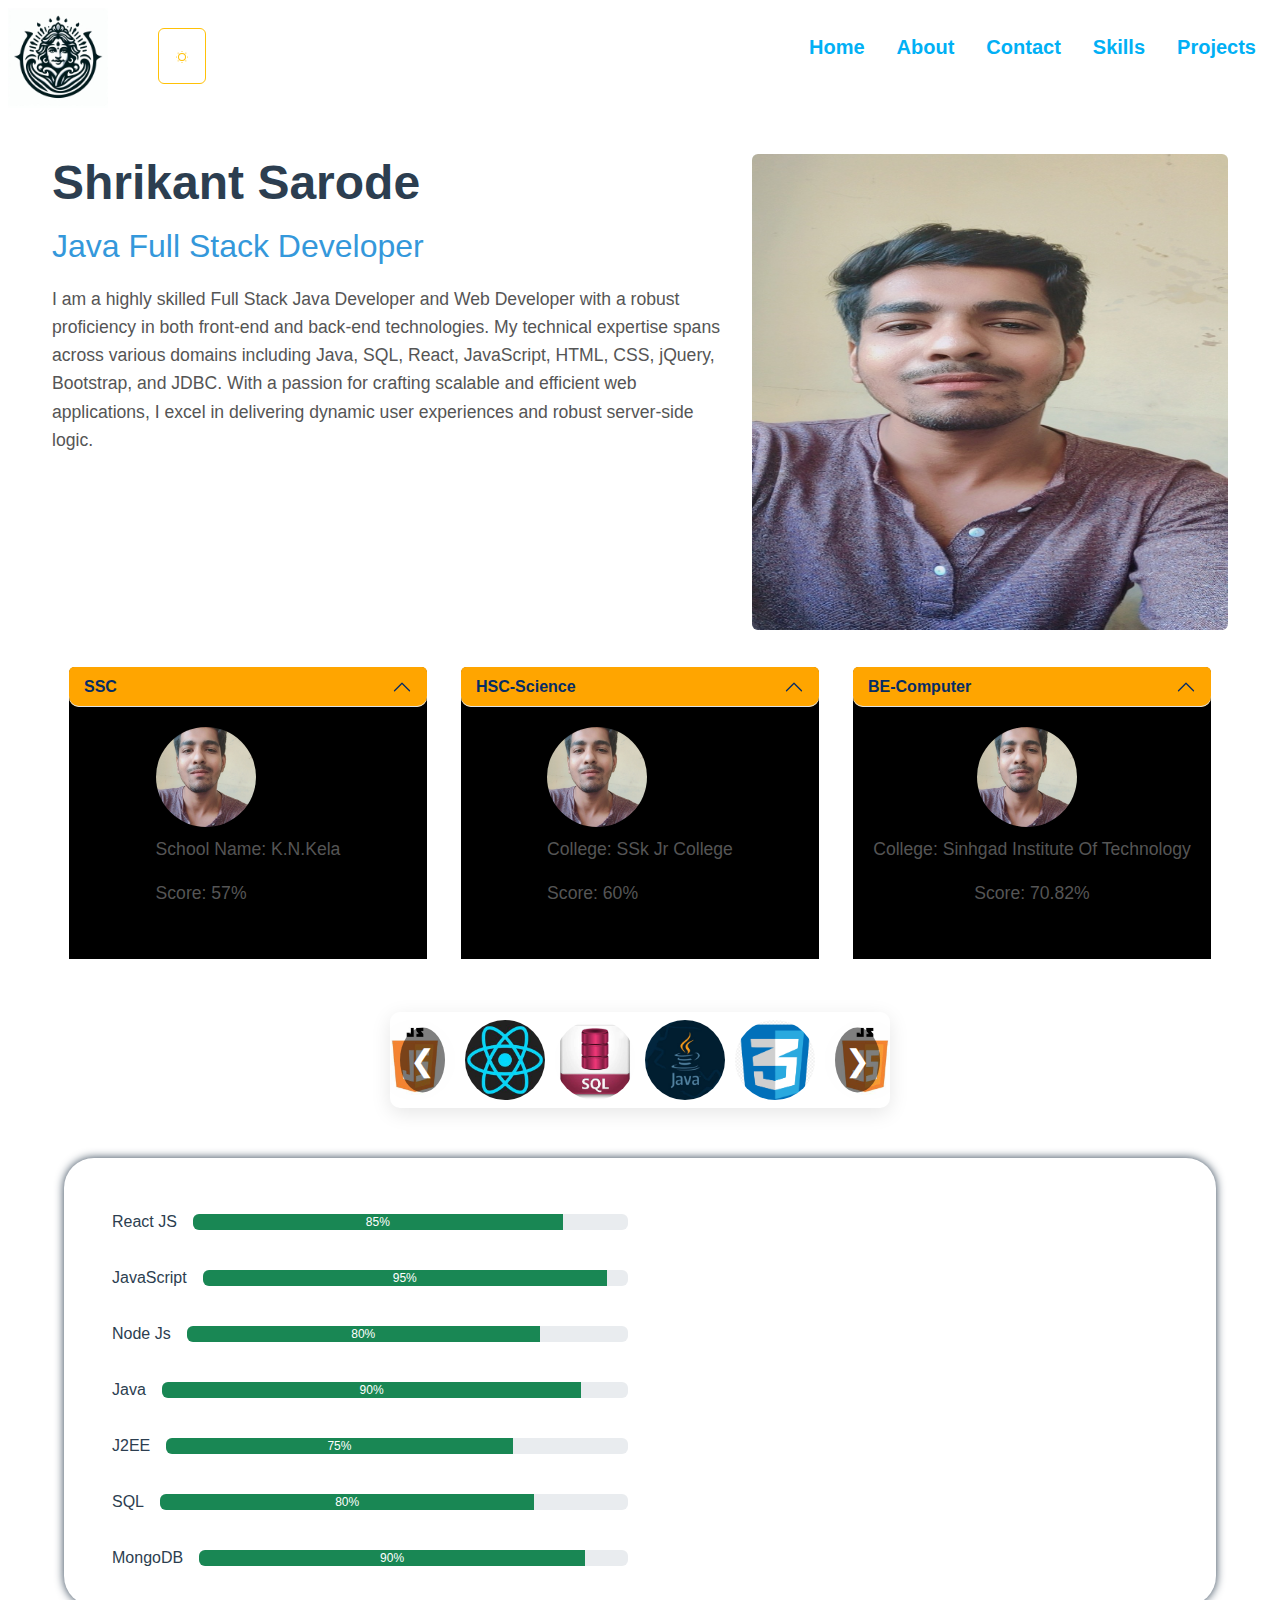
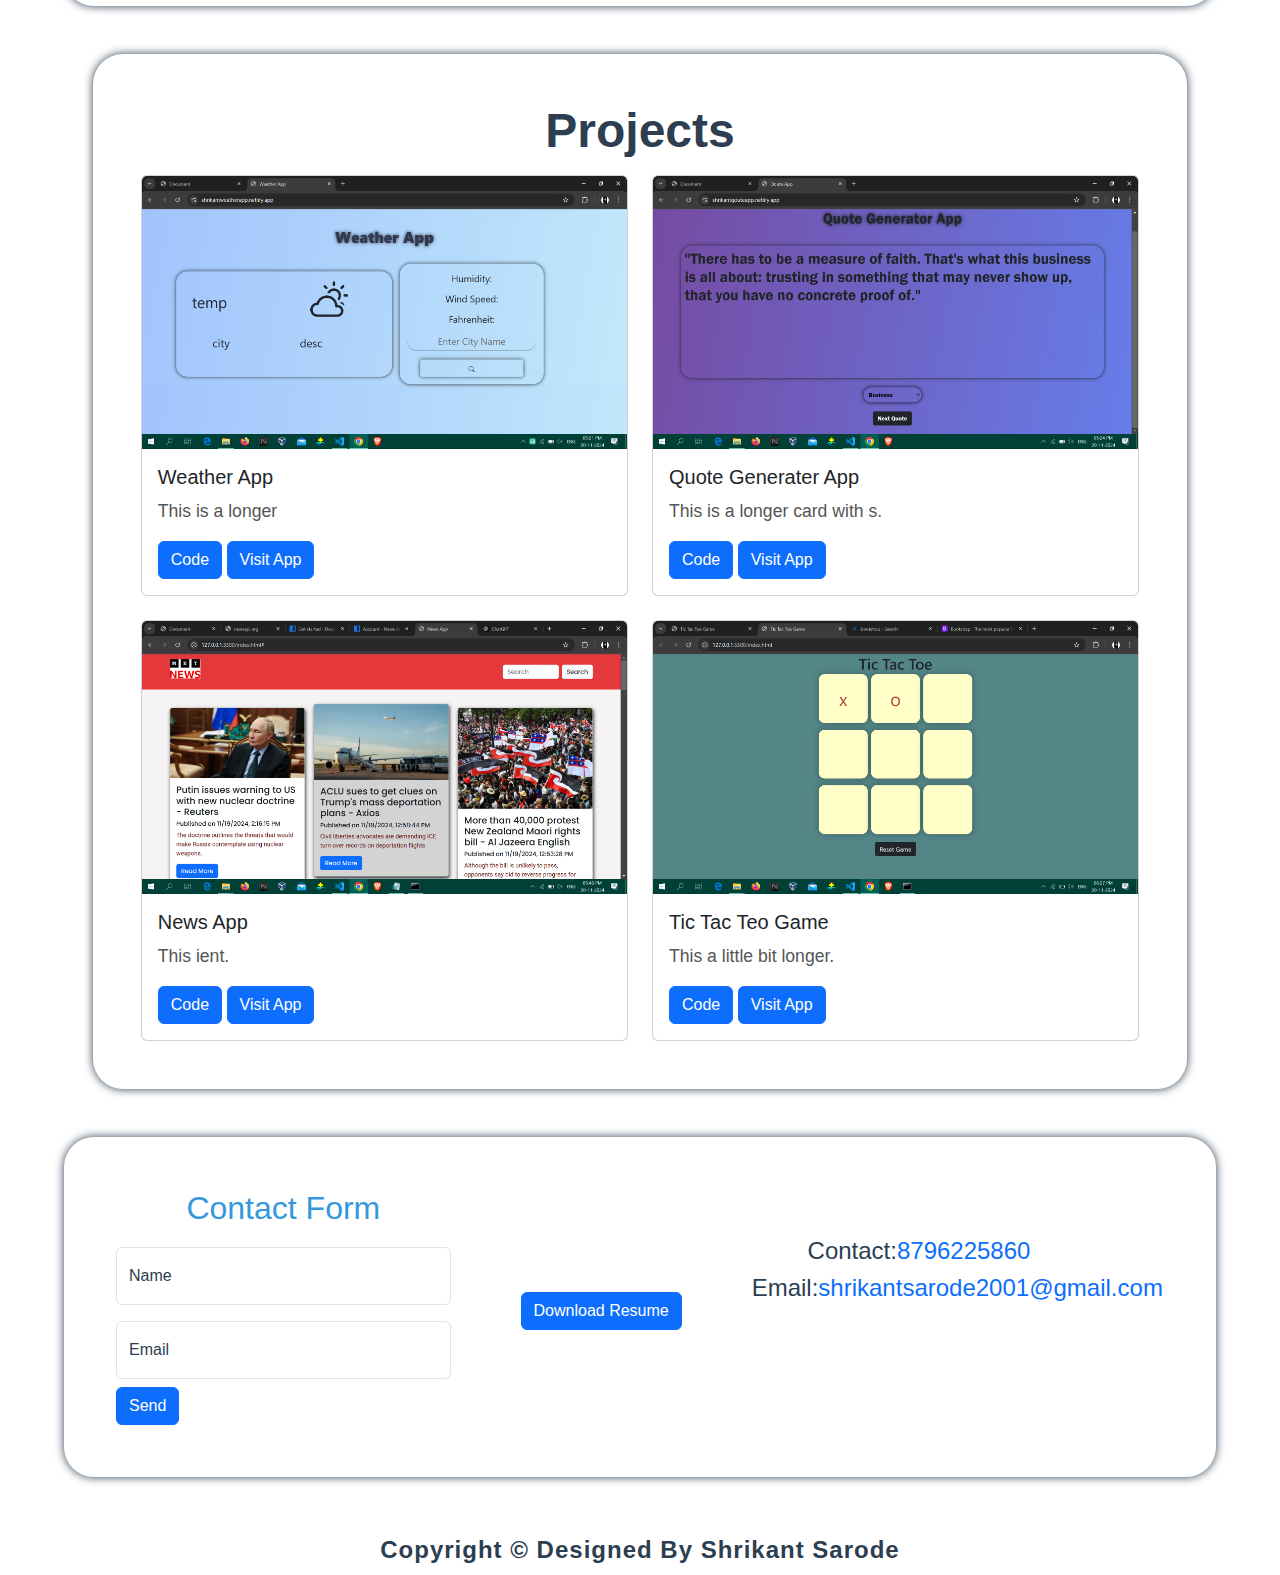
==== index.html @ c574c24a "semi" ====
<!DOCTYPE html>
<html lang="en">
<head>
    <meta charset="UTF-8">
    <meta name="viewport" content="width=device-width, initial-scale=1.0">
    <title>Shrikant Portfolio</title>
    <link rel="stylesheet" href="https://cdnjs.cloudflare.com/ajax/libs/animate.css/4.1.1/animate.min.css" />
    <link href="https://cdn.jsdelivr.net/npm/bootstrap@5.3.3/dist/css/bootstrap.min.css" rel="stylesheet" integrity="sha384-QWTKZyjpPEjISv5WaRU9OFeRpok6YctnYmDr5pNlyT2bRjXh0JMhjY6hW+ALEwIH" crossorigin="anonymous" />
    <script src="https://cdn.jsdelivr.net/npm/bootstrap@5.3.3/dist/js/bootstrap.bundle.min.js" integrity="sha384-YvpcrYf0tY3lHB60NNkmXc5s9fDVZLESaAA55NDzOxhy9GkcIdslK1eN7N6jIeHz" crossorigin="anonymous"></script>
   <link href="./css/style.css" rel="stylesheet" >
  
</head>
<body>
  <div id="navCon" class="col-xl-1 p-2 fs-5">
    <figure class="col-xl-2 logo">
        <img id="logo" src="./logo.png" alt="" />
         <li style="list-style: none;">
                <button class="btn btn-outline-warning" id="nav-btn"><svg xmlns="http://www.w3.org/2000/svg" width="16" height="16" fill="currentColor" class="bi bi-brightness-low" viewBox="0 0 16 16">
  <path d="M8 11a3 3 0 1 1 0-6 3 3 0 0 1 0 6m0 1a4 4 0 1 0 0-8 4 4 0 0 0 0 8m.5-9.5a.5.5 0 1 1-1 0 .5.5 0 0 1 1 0m0 11a.5.5 0 1 1-1 0 .5.5 0 0 1 1 0m5-5a.5.5 0 1 1 0-1 .5.5 0 0 1 0 1m-11 0a.5.5 0 1 1 0-1 .5.5 0 0 1 0 1m9.743-4.036a.5.5 0 1 1-.707-.707.5.5 0 0 1 .707.707m-7.779 7.779a.5.5 0 1 1-.707-.707.5.5 0 0 1 .707.707m7.072 0a.5.5 0 1 1 .707-.707.5.5 0 0 1-.707.707M3.757 4.464a.5.5 0 1 1 .707-.707.5.5 0 0 1-.707.707"/>
</svg></button>
            </li>
    </figure>
    <div class="d-flex justify-content-end align-items-center t-0">
        <ul class="nav">
            <li class="nav-item">
                <a class="nav-link active" aria-current="page" href="#">
                    <i class="bi bi-house-door"></i> Home
                </a>
            </li>
            <li class="nav-item">
                <a class="nav-link" href="#About">
                    <i class="bi bi-person"></i> About
                </a>
            </li>
            <li class="nav-item">
                <a class="nav-link" href="#Contact">
                    <i class="bi bi-envelope"></i> Contact
                </a>
            </li>
            <li class="nav-item">
                <a class="nav-link" href="#skills">
                    <i class="bi bi-envelope"></i> Skills
                </a>
            </li>
            <li class="nav-item">
              <a class="nav-link" href="#project">
                  <i class="bi bi-envelope"></i> Projects
              </a>
          </li>

          
        </ul>
         
    </div>
    
</div>


    <div class="container mt-4">
        <div class="row">
            <div class="col-7">
                <h1 class="my-name">Shrikant Sarode</h1>
                <h3 id="developer-role" class="animate__animated animate__wobble">Java Full Stack Developer</h3>
                <p>I am a highly skilled Full Stack Java Developer and Web Developer with a robust proficiency in both front-end and back-end technologies. My technical expertise spans across various domains including Java, SQL, React, JavaScript, HTML, CSS, jQuery, Bootstrap, and JDBC. With a passion for crafting scalable and efficient web applications, I excel in delivering dynamic user experiences and robust server-side logic.</p>
            </div>
            <div class="col-5 head2">
                <figure class="figure">
                    <img id="dp" src="./Snapchat-1962820356.jpg" class="figure-img img-fluid rounded" alt="..." />
                    <figcaption class="figure-caption text-end"></figcaption>
                </figure>
            </div>
        </div>
<!-- about -->

    
<div id="About" class="container mt-2">
    <div class="row d-flex justify-content-between ">
        <!-- SSC Accordion -->
        <div class="col-4">
            <div class="accordion" id="accordionExample1">
                <div class="accordion-item">
                    <h2 class="accordion-header" id="headingOne">
                        <button id="accordion-button" class="accordion-button" type="button" data-bs-toggle="collapse" data-bs-target="#collapseOne" aria-expanded="true" aria-controls="collapseOne">
                            SSC
                        </button>
                    </h2>
                    <div id="collapseOne" class="accordion-collapse collapse show" aria-labelledby="headingOne" data-bs-parent="#accordionExample1">
                        <div class="accordion-body ab d-flex justify-content-center align-items-center">
                            <figure class="figure">
                                <img src="./Snapchat-1962820356.jpg" class="figure-img img-fluid rounded-circle small-img" alt="..." />
                                <figcaption class="figure-caption text-start">
                                    <p>School Name: K.N.Kela</p>
                                    <p>Score: 57%</p>
                                </figcaption>
                            </figure>
                        </div>
                    </div>
                </div>
            </div>
        </div>

        <!-- HSC Accordion -->
        <div class="col-4">
            <div class="accordion" id="accordionExample2">
                <div class="accordion-item">
                    <h2 class="accordion-header" id="headingTwo">
                        <button id="accordion-button" class="accordion-button" type="button" data-bs-toggle="collapse" data-bs-target="#collapseTwo" aria-expanded="true" aria-controls="collapseTwo">
                            HSC-Science
                        </button>
                    </h2>
                    <div id="collapseTwo" class="accordion-collapse collapse show" aria-labelledby="headingTwo" data-bs-parent="#accordionExample2">
                        <div class="accordion-body d-flex justify-content-center align-items-center">
                            <figure class="figure">
                                <img src="./Snapchat-1962820356.jpg" class="figure-img img-fluid rounded-circle small-img" alt="..." />
                                <figcaption class="figure-caption text-start">
                                    <p>College: SSk Jr College</p>
                                    <p>Score: 60%</p>
                                </figcaption>
                            </figure>
                        </div>
                    </div>
                </div>
            </div>
        </div>

        <!-- BE Accordion -->
        <div class="col-4">
          <div class="accordion" id="accordionExample2">
              <div class="accordion-item">
                  <h2 class="accordion-header" id="headingThree">
                      <button id="accordion-button" class="accordion-button" type="button" data-bs-toggle="collapse" data-bs-target="#collapseThree" aria-expanded="true" aria-controls="collapseThree">
                          BE-Computer
                      </button>
                  </h2>
                  <div id="collapseThree" class="accordion-collapse collapse show" aria-labelledby="headingThree" data-bs-parent="#accordionExample3">
                      <div class="accordion-body d-flex justify-content-center align-items-center">
                          <figure class="figure text-center">
                              <img src="./Snapchat-1962820356.jpg" class="figure-img img-fluid rounded-circle small-img" alt="..." />
                              <figcaption class="figure-caption text-start">
                                  <p class="text-center">College: Sinhgad Institute Of Technology</p>
                                  <p class="text-center">Score: 70.82%</p>
                              </figcaption>
                          </figure>
                      </div>
                  </div>
              </div>
          </div>
      </div>


 <!-- skills img -->

        <div class="slider-container mt-5 p-2">
          <button class="nav-button prev" onclick="slide(-1)">&#10094;</button>
          <div class="slider" id="slider">
              <img src="./java.jpg" alt="Java">
              <img src="./css.png" alt="CSS">
              <img src="./js.jfif" alt="JavaScript">
              <img src="./react.jfif" alt="React">
              <img src="./sql.jfif" alt="SQL">
              
              <img src="./java.jpg" alt="Java">
              <img src="./css.png" alt="CSS">
              <img src="./js.jfif" alt="JavaScript">
              <img src="./react.jfif" alt="React">
              <img src="./sql.jfif" alt="SQL">
          </div>
          <button class="nav-button next" onclick="slide(1)">&#10095;</button>
      </div>
    </div>
  <!-- skills -->
<div class="skills">
    <div class="container text-center mt-3" id="skills">
        <div class="row p-3">
          <div class="col-xl-6 d-flex align-items-center">
            <span class="me-3">React JS</span>
            <div class="progress flex-grow-1" role="progressbar" aria-label="Success example" aria-valuenow="85" aria-valuemin="0" aria-valuemax="100">
              <div class="progress-bar bg-success" style="width: 85%">85%</div>
            </div>
          </div>
        </div>
      </div>
      
      
      <div class="container text-center">
        <div class="row p-3">
          <div class="col-xl-6 d-flex align-items-center">
            <span class="me-3">JavaScript</span>
            <div class="progress flex-grow-1" role="progressbar" aria-label="Success example" aria-valuenow="85" aria-valuemin="0" aria-valuemax="100">
              <div class="progress-bar bg-success" style="width: 95%">95%</div>
            </div>
          </div>
        </div>
      </div>
      <div class="container text-center ">
        <div class="row p-3">
          <div class="col-xl-6 d-flex align-items-center">
            <span class="me-3">Node Js</span>
            <div class="progress flex-grow-1" role="progressbar" aria-label="Success example" aria-valuenow="85" aria-valuemin="0" aria-valuemax="100">
              <div class="progress-bar bg-success" style="width: 80%">80%</div>
            </div>
          </div>
        </div>
      </div>
      <div class="container text-center ">
        <div class="row p-3">
          <div class="col-xl-6 d-flex align-items-center">
            <span class="me-3">Java</span>
            <div class="progress flex-grow-1" role="progressbar" aria-label="Success example" aria-valuenow="85" aria-valuemin="0" aria-valuemax="100">
              <div class="progress-bar bg-success" style="width: 90%">90%</div>
            </div>
          </div>
        </div>
      </div>
      <div class="container text-center ">
        <div class="row p-3">
          <div class="col-xl-6 d-flex align-items-center">
            <span class="me-3 m">J2EE</span>
            <div class="progress flex-grow-1" role="progressbar" aria-label="Success example" aria-valuenow="85" aria-valuemin="0" aria-valuemax="100">
              <div class="progress-bar bg-success" style="width: 75%">75%</div>
            </div>
          </div>
        </div>
      </div>
      <div class="container text-center ">
        <div class="row p-3">
          <div class="col-xl-6 d-flex align-items-center">
            <span class="me-3 m">SQL</span>
            <div class="progress flex-grow-1" role="progressbar" aria-label="Success example" aria-valuenow="85" aria-valuemin="0" aria-valuemax="100">
              <div class="progress-bar bg-success" style="width: 80%">80%</div>
            </div>
          </div>
        </div>
      </div>
      <div class="container text-center ">
        <div class="row p-3">
          <div class="col-xl-6 d-flex align-items-center">
            <span class="me-3">MongoDB</span>
            <div class="progress flex-grow-1" role="progressbar" aria-label="Success example" aria-valuenow="85" aria-valuemin="0" aria-valuemax="100">
              <div class="progress-bar bg-success" style="width: 90%">90%</div>
            </div>
          </div>
        </div>
      </div>
</div>

<!-- Projects -->
 <div id="project" class="p-5 mt-5 project">
  <h1 class="text-center">Projects</h1>
    <div class="row row-cols-1 row-cols-md-2 g-4">
        <div class="col">
          <div class="card">
            <img src="./img/weatherapp.png" class="card-img-top" alt="...">
            <div class="card-body">
              <h5 class="card-title">Weather App</h5>
              <p class="card-text">This is a longer </p>
              <a href="https://github.com/ShrikantSarode/webTechNew/tree/main/Weather%20App" class="btn btn-primary">Code</a>
              <a href="https://shrikantweatherapp.netlify.app/" class="btn btn-primary">Visit App</a>
              
              <!-- https://github.com/ShrikantSarode/webTechNew/tree/main/Weather%20App -->
            </div>
          </div>
        </div>
        <div class="col">
          <div class="card">
            <img src="./img/qouteapp.png" class="card-img-top" alt="...">
            <div class="card-body">
              <h5 class="card-title">Quote Generater App</h5>
              <p class="card-text">This is a longer card with s.</p>
              <a href="https://github.com/ShrikantSarode/webTechNew/tree/main/Quote%20App" class="btn btn-primary">Code</a>
              <a href="https://shrikantqouteapp.netlify.app/" class="btn btn-primary">Visit App</a>
            </div>
          </div>
        </div>
        <div class="col">
          <div class="card">
            <img src="./img/newsapp.png" class="card-img-top" alt="...">
            <div class="card-body">
              <h5 class="card-title">News App</h5>
              <p class="card-text">This ient.</p>
               <a href="https://github.com/ShrikantSarode/webTechNew/tree/main/News%20App" class="btn btn-primary">Code</a>
               <a href="https://shrikantnews.netlify.app/"  class="btn btn-primary">Visit App</a>
            </div>
          </div>
        </div>
        <div class="col">
          <div class="card">
            <img src="./img/tictactoe.png" class="card-img-top" alt="...">
            <div class="card-body">
              <h5 class="card-title">Tic Tac Teo Game</h5>
              <p class="card-text">This a little bit longer.</p>
              <a href="https://github.com/ShrikantSarode/webTechNew/tree/main/Tic-Tac-Toe" class="btn btn-primary">Code</a>
              <a href="https://shrikantxo.netlify.app/" class="btn btn-primary">Visit App</a>
            </div>
          </div>
        </div>
      </div>
 </div>

<!-- form -->
 <div id="Contact" class="container mt-5">
  <div class="row">
    <div id="form" class="col-4 ">
      <h3 class="text-center">Contact Form</h3>
      <div class="form-floating mb-3 mt-3 mb-3">
      <input type="text" class="form-control" id="floatingInput" placeholder="name@example.com">
      <label for="floatingInput">Name</label>
    </div>
    <div class="form-floating">
      <input type="email" class="form-control" id="floatingInput" placeholder="Password">
      <label for="floatingPassword">Email</label>
    </div>
    <button id="sendBtn" type="button" class="btn btn-primary mt-2 ml-5 text-center">Send</button>
  </div>
  <div id="form" class="col-3 d-flex justify-content-center align-items-center text-center">
    <a id="download" href="path/to/your-resume.pdf" download="ShrikantSarode_8796225860_Resume.pdf" class="btn btn-primary mt-2">Download Resume</a>
</div>

    <div id="form" class="col-4">
      <h4 class="text-center mt-5 info-c">Contact:<a href="tel:+918796225860" style="text-decoration: none;">8796225860</a></h4>
      <h4 class="text-center info-c">Email:<a href="mailto:Email:shrikantsarode2001@gmail.com" style="text-decoration: none;">shrikantsarode2001@gmail.com</a></h4>
    </div>
  </div>
 </div>
 <!-- form end -->
  <!-- footer start-->
   <div id="footer" class="container mt-5 d-flex justify-content-center align-items-center">
    <h3  class="text-center">Copyright &copy; Designed By Shrikant Sarode</h3>
   </div>
  <!-- footer end-->
 

   <script src="script.js"> </script> 
    </body> 
</html>
---- css/style.css ----
* {
  margin: 0;
  padding: 0;
  box-sizing: border-box;
  font-family: "Arial", sans-serif;
}
body {
  background-color: white;
  /* color: #333; */
  color: #2c3e50;
}

.container {
  max-width: 1200px;
  margin: 0 auto;
}

h1 {
  font-size: 3rem;
  color: #2c3e50;
  font-weight: 700;
  margin-bottom: 15px;
}

h3 {
  font-size: 2rem;
  font-weight: 500;
  color: #3498db;
  margin-bottom: 20px;
}

p {
  font-size: 1.1rem;
  line-height: 1.6;
  color: #555 !important;
}

.col-xl-1 {
  padding: 10px 0;
  border: solid;
  width: 100%;
  color: aliceblue;
}

.head {
  padding: 10px 0px;
}

.nav-link:hover {
  color: #c6e7ff;
}

.nav-link {
  /* text-shadow: 2px 2px 5px rgb(139, 136, 136); */
  color: #01b0f5;
  font-weight: 700;
}

#dp {
  width: 100%;
  aspect-ratio: 1/1;
}

.con3 {
  border: solid;
  width: 100%;
}

.a1 {
  height: 300px;
  width: 300px;
}

/* Accordion */
.accordion-button {
  background-color: #3498db;
  color: white;
  font-weight: bold;
  text-align: left;
  padding: 10px 15px;
  border-radius: 10px;
  transition: background-color 0.3s;
}

.accordion-button:hover {
  background-color: #0d1114;
}

.accordion-button:not(.collapsed) {
  background-color: #2980b9;
}

.accordion-body {
  padding: 20px;
}

.small-img {
  width: 80px;
  height: 80px;
  object-fit: cover;
  border-radius: 50%;
  margin-right: 10px;
}

.accordion-item {
  margin-bottom: 15px;
}

/* Slider Section */
.slider-container {
  display: flex;
  justify-content: center;
  align-items: center;
  max-width: 600px;
  margin: 40px auto;
  position: relative;
  overflow: hidden;
  border-radius: 10px;
  box-shadow: 0 5px 20px rgba(0, 0, 0, 0.1);
}

.slider {
  display: flex;
  transition: transform 0.5s ease;
}

.slider img {
  width: 80px;
  height: 80px;
  object-fit: cover;
  margin: 0 10px;
  border-radius: 50%;
}

.accordion-item {
  margin: 5px;
}

#logo {
  width: 100px;
  height: 100px;
  float: left;
}

#navCon {
  height: 130px;
  width: 100%;
  border: none;
  /* border-radius:0 0 30px;
  box-shadow: 0 0 10px #2c3e50; */
  top: 0;
}

.small-img {
  width: 100px;
  height: 100px;
  object-fit: cover;
}
/* Slider container styling */
.slider-container {
  display: flex;
  align-items: center;
  max-width: 500px;
  overflow: hidden;
  position: relative;
  margin: auto;
}

/* Slider styling */
.slider {
  display: flex;
  transition: transform 0.5s ease;
}

/* Each image styling */
.slider img {
  width: 80px;
  height: 80px;
  border-radius: 50%; /* Make images circular */
  object-fit: cover;
  margin: 0 5px; /* Spacing between images */
}

/* Navigation buttons */
.nav-button {
  background-color: rgba(0, 0, 0, 0.5);
  color: #fff;
  border: none;
  font-size: 18px;
  padding: 10px;
  cursor: pointer;
  position: absolute;
  top: 50%;
  transform: translateY(-50%);
  z-index: 1;
}

#form {
  /* border: solid; */
  border-radius: 50px;
  margin: 2px;
}
#footer {
  height: 50px;
  /* border: solid; */
  border-radius: 20px;
}
/* Footer Styling */
#footer {
  /* background-color: #2c3e50;  */
  /* color: white;  */
  padding: 20px;
  border-radius: 10px;
  /* box-shadow: 0 5px 15px rgba(0, 0, 0, 0.1);  */
  margin-top: 50px;
  text-align: center;
}

#footer h3 {
  font-size: 1.5rem;
  font-weight: 600;
  letter-spacing: 1px;
  margin: 0;
  color: #2c3e50;
  /* color: #ecf0f1;  */
}

#footer:hover {
  /* background-color: #34495e;   */
  cursor: pointer;
  transform: scale(1.02);
  transition: background-color 0.3s, transform 0.3s;
}

.nav-button {
  background-color: rgba(0, 0, 0, 0.5);
  color: white;
  border: none;
  font-size: 30px;
  padding: 10px;
  cursor: pointer;
  position: absolute;
  top: 50%;
  transform: translateY(-50%);
  z-index: 2;
  border-radius: 50%;
  transition: background-color 0.3s, transform 0.3s;
}

.prev {
  left: 10px;
}

.next {
  right: 10px;
}

/* Hover Effect */
.nav-button:hover {
  background-color: rgba(0, 0, 0, 0.8);
  transform: translateY(-50%) scale(1.1);
}

.nav-button:focus {
  outline: none;
  box-shadow: 0 0 0 3px rgba(0, 0, 255, 0.4);
}
#nav-btn {
  padding: 15px;
  margin-left: 50px;
  margin-top: 20px;
  float: left;
}
.accordion-item {
  background-color: black;
  border: none;
}
.accordion-body {
  background-color: black;
}
#accordion-button {
  background-color: orange;
  border: none;
}
.skills {
  box-shadow: 0 0 10px #2c3e50;
  padding: 20px;
  border-radius: 30px;
  margin-top: 50px;
}
#Contact {
  box-shadow: 0 0 10px #2c3e50;
  padding: 50px;
  width: 100%;
  border-radius: 30px;
}
.project {
  border-radius: 30px;
  width: 95%;
  box-shadow: 0 0 10px #2c3e50;
  margin: auto;
}
@media only screen and (max-width: 576px) {
  .logo {
    display: flex;
    width: 100%;
    justify-content: center;
    text-align: center;
    padding: 10px 0;
  }
  .top-menu {
    justify-content: center !important;
  }
  .nav {
    display: none;
  }
  p {
    text-align: justify;
  }
  .col-4 {
    display: block;
    width: 100%;
  }
  #sendBtn {
    margin-left: 130px;
  }
  #download {
    margin-left: 250px;
  }
  #nav-btn {
    padding: 15px;
    margin-left: 190px;
    margin-top: 20px;
    float: right;
  }
  .skills {
    width: 95%;
    margin: auto;
  }
  .info-c {
    width: 95% !important;
    margin: auto !important;
    font-size: 15px !important;
  }

  .container .row {
    flex-direction: column;
    text-align: center;
  }

  .col-7,
  .col-5 {
    width: 100%;
  }

  .my-name {
    font-size: 40px;
    margin-bottom: 16px;
  }

  #dp {
    margin-top: 16px;
  }
  #Contact .row {
    flex-direction: column;
    align-items: center;
    text-align: center;
  }

  #Contact #form {
    margin-bottom: 24px;
  }

  #sendBtn,
  #download {
    margin: auto;
    display: block;
  }

  #Contact a {
    display: inline-block;
    margin-top: 0.5rem;
  }
}
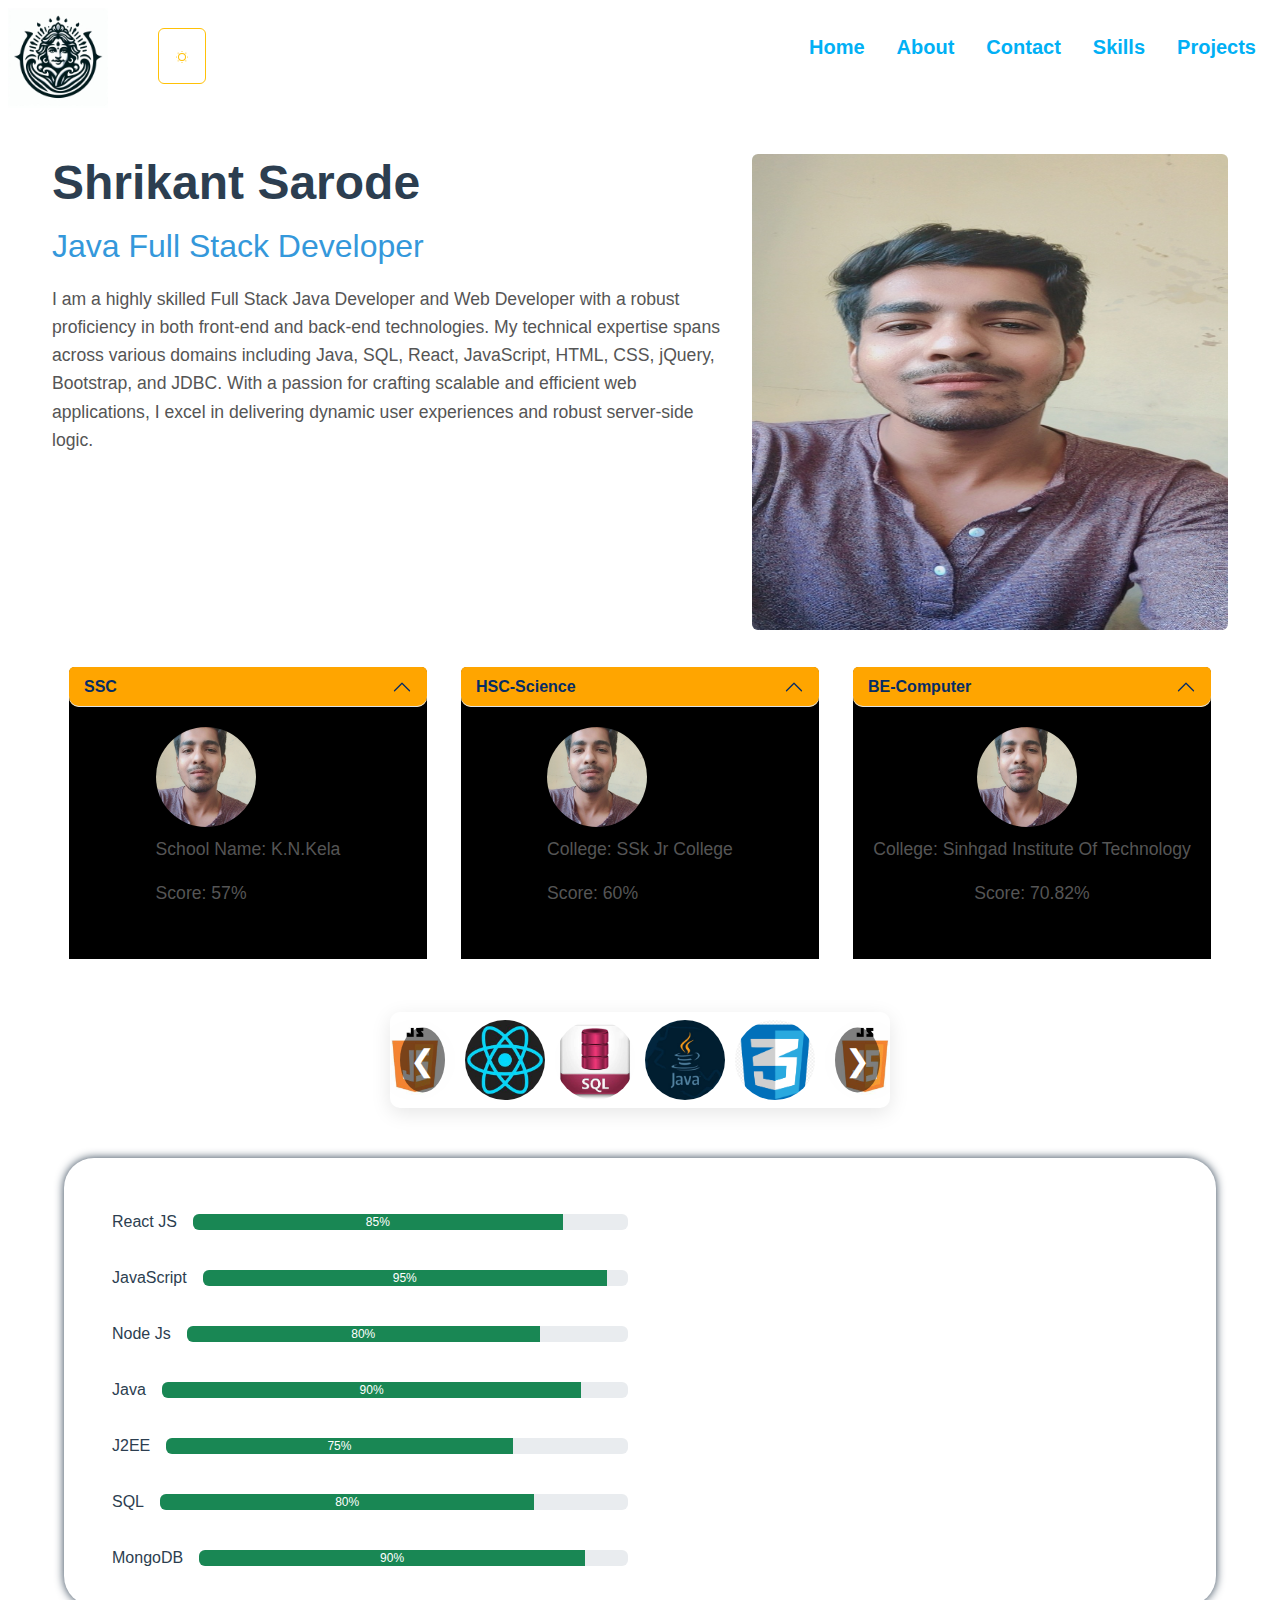
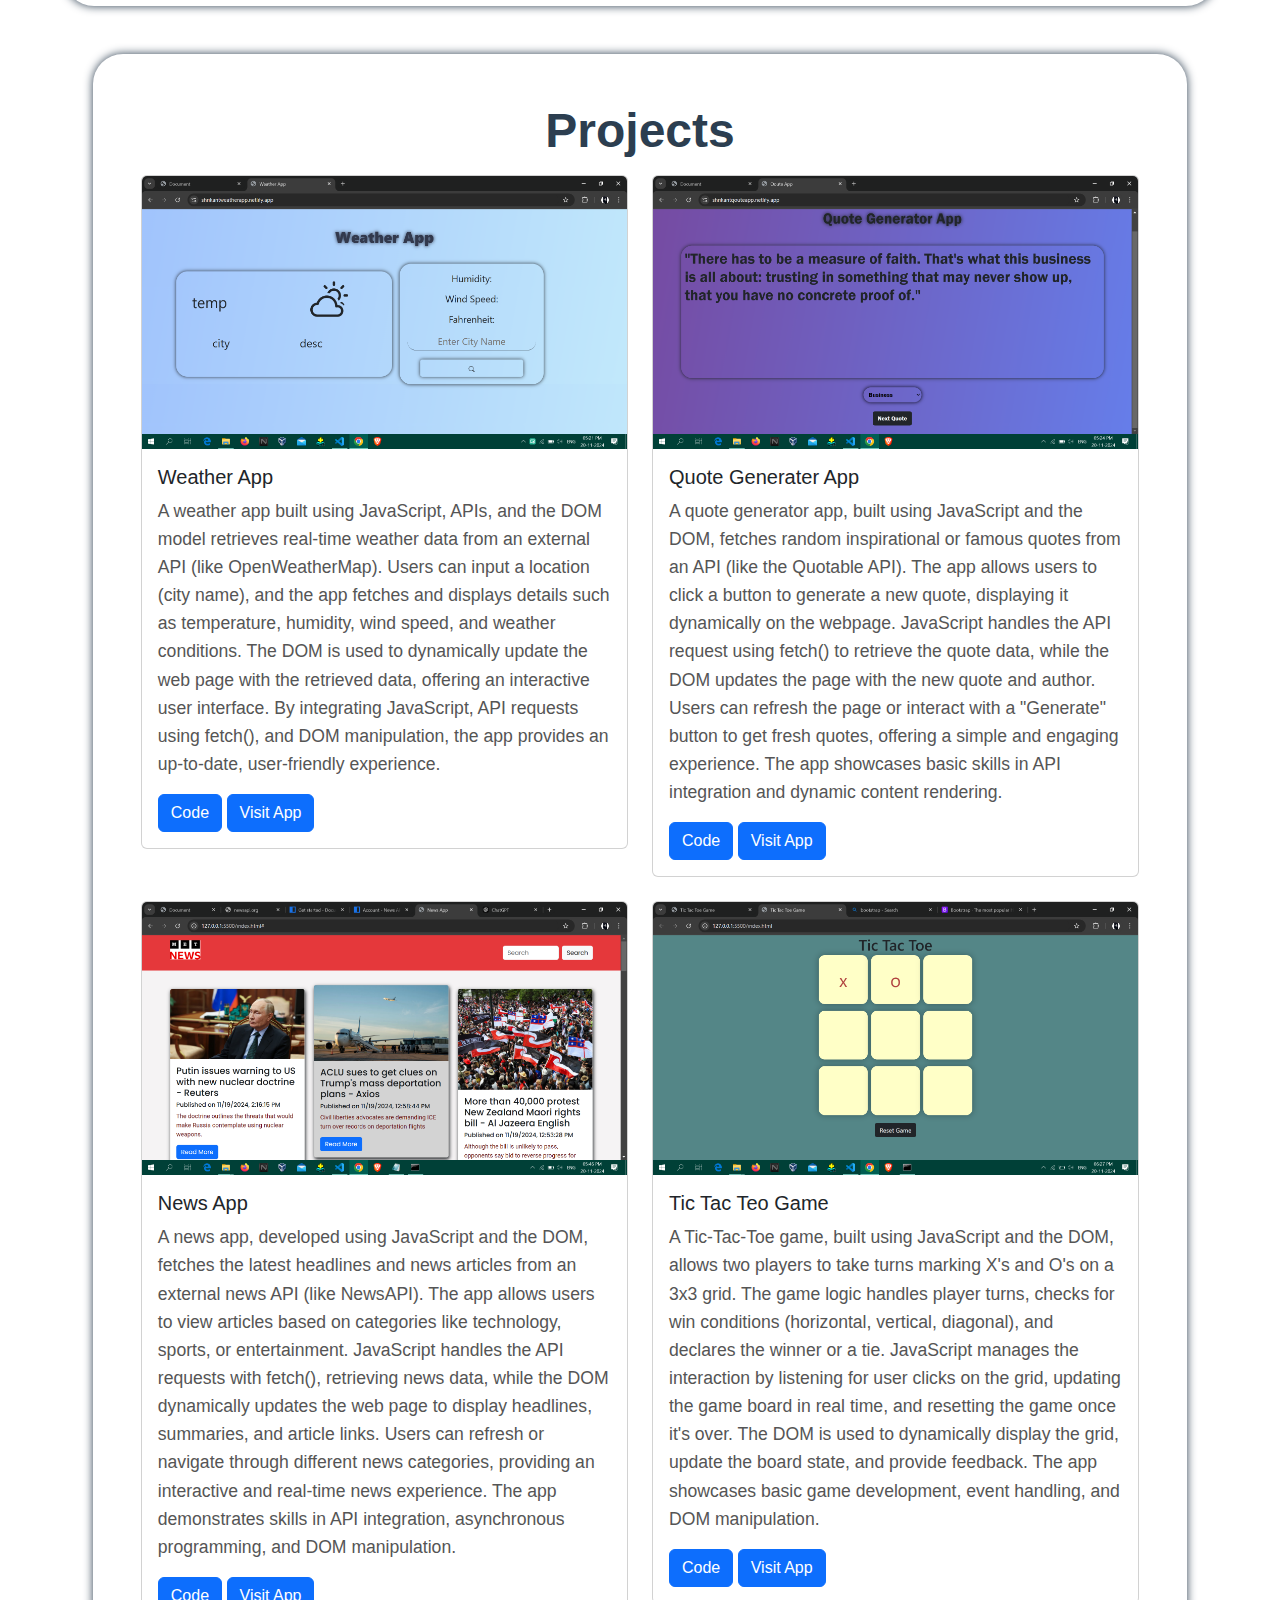
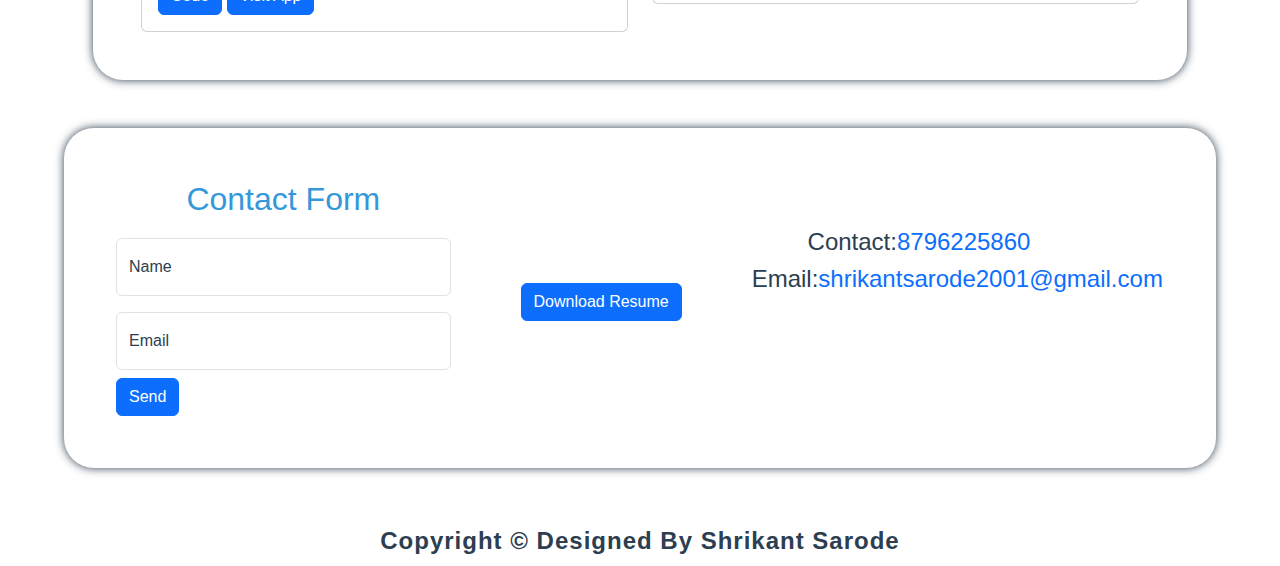
==== commit 69f93120: "add" ====
--- a/index.html
+++ b/index.html
@@ -253,9 +253,13 @@
             <img src="./img/weatherapp.png" class="card-img-top" alt="...">
             <div class="card-body">
               <h5 class="card-title">Weather App</h5>
-              <p class="card-text">This is a longer </p>
-              <a href="https://github.com/ShrikantSarode/webTechNew/tree/main/Weather%20App" class="btn btn-primary">Code</a>
-              <a href="https://shrikantweatherapp.netlify.app/" class="btn btn-primary">Visit App</a>
+              <p class="card-text">A weather app built using JavaScript, APIs, and the DOM model retrieves real-time weather data from an
+                 external API (like OpenWeatherMap). Users can input a location (city name), and the app fetches and displays details 
+                 such as temperature, humidity, wind speed, and weather conditions. The DOM is used to dynamically update the web page with the retrieved data, 
+                 offering an interactive user interface. By integrating JavaScript, API requests using fetch(), 
+                and DOM manipulation, the app provides an up-to-date, user-friendly experience. </p>
+              <a href="https://github.com/ShrikantSarode/webTechNew/tree/main/Weather%20App" class="btn btn-primary pbtn">Code</a>
+              <a href="https://shrikantweatherapp.netlify.app/" class="btn btn-primary pbtn">Visit App</a>
               
               <!-- https://github.com/ShrikantSarode/webTechNew/tree/main/Weather%20App -->
             </div>
@@ -266,9 +270,13 @@
             <img src="./img/qouteapp.png" class="card-img-top" alt="...">
             <div class="card-body">
               <h5 class="card-title">Quote Generater App</h5>
-              <p class="card-text">This is a longer card with s.</p>
-              <a href="https://github.com/ShrikantSarode/webTechNew/tree/main/Quote%20App" class="btn btn-primary">Code</a>
-              <a href="https://shrikantqouteapp.netlify.app/" class="btn btn-primary">Visit App</a>
+              <p class="card-text">
+                A quote generator app, built using JavaScript and the DOM, fetches random inspirational or famous quotes from an API (like the Quotable API). 
+                The app allows users to click a button to generate a new quote, displaying it dynamically on the webpage. JavaScript handles the API request using fetch() to 
+                retrieve the quote data, while the DOM updates the page with the new quote and author. Users can refresh the page or interact with
+                 a "Generate" button to get fresh quotes, offering a simple and engaging experience. The app showcases basic skills in API integration and dynamic content rendering.</p>
+              <a href="https://github.com/ShrikantSarode/webTechNew/tree/main/Quote%20App" class="btn btn-primary pbtn">Code</a>
+              <a href="https://shrikantqouteapp.netlify.app/" class="btn btn-primary pbtn">Visit App</a>
             </div>
           </div>
         </div>
@@ -277,9 +285,13 @@
             <img src="./img/newsapp.png" class="card-img-top" alt="...">
             <div class="card-body">
               <h5 class="card-title">News App</h5>
-              <p class="card-text">This ient.</p>
-               <a href="https://github.com/ShrikantSarode/webTechNew/tree/main/News%20App" class="btn btn-primary">Code</a>
-               <a href="https://shrikantnews.netlify.app/"  class="btn btn-primary">Visit App</a>
+              <p class="card-text">A news app, developed using JavaScript and the DOM, fetches the latest headlines and news articles from an external 
+                news API (like NewsAPI). The app allows users to view articles based on categories like technology, sports, or entertainment. 
+                JavaScript handles the API requests with fetch(), retrieving news data, while the DOM dynamically updates the web page to display 
+                headlines, summaries, and article links. Users can refresh or navigate through different news categories, providing an interactive 
+                and real-time news experience. The app demonstrates skills in API integration, asynchronous programming, and DOM manipulation.</p>
+               <a href="https://github.com/ShrikantSarode/webTechNew/tree/main/News%20App" class="btn btn-primary pbtn">Code</a>
+               <a href="https://shrikantnews.netlify.app/"  class="btn btn-primary pbtn">Visit App</a>
             </div>
           </div>
         </div>
@@ -288,9 +300,13 @@
             <img src="./img/tictactoe.png" class="card-img-top" alt="...">
             <div class="card-body">
               <h5 class="card-title">Tic Tac Teo Game</h5>
-              <p class="card-text">This a little bit longer.</p>
-              <a href="https://github.com/ShrikantSarode/webTechNew/tree/main/Tic-Tac-Toe" class="btn btn-primary">Code</a>
-              <a href="https://shrikantxo.netlify.app/" class="btn btn-primary">Visit App</a>
+              <p class="card-text">A Tic-Tac-Toe game, built using JavaScript and the DOM, allows two players to take turns marking X's and O's on a 3x3 grid. 
+                The game logic handles player turns, checks for win conditions (horizontal, vertical, diagonal), and declares the winner or a tie. JavaScript manages the interaction by 
+                listening for user clicks on the grid, updating the game board in real time, and resetting the game once it's over. 
+                The DOM is used to dynamically display the grid, update the board state, and provide feedback. The app showcases basic game development, event handling, and 
+                DOM manipulation.</p>
+              <a href="https://github.com/ShrikantSarode/webTechNew/tree/main/Tic-Tac-Toe" class="btn btn-primary pbtn">Code</a>
+              <a href="https://shrikantxo.netlify.app/" class="btn btn-primary pbtn">Visit App</a>
             </div>
           </div>
         </div>
--- a/css/style.css
+++ b/css/style.css
@@ -300,7 +300,11 @@
   box-shadow: 0 0 10px #2c3e50;
   margin: auto;
 }
-@media only screen and (max-width: 576px) {
+.pbtn{
+
+  margin: auto;
+}
+@media only screen and (max-width: 776px) {
   .logo {
     display: flex;
     width: 100%;
@@ -381,4 +385,8 @@
     display: inline-block;
     margin-top: 0.5rem;
   }
-}
+  .pbtn{
+    margin-top: 5px;
+    margin: auto;
+  }
+}
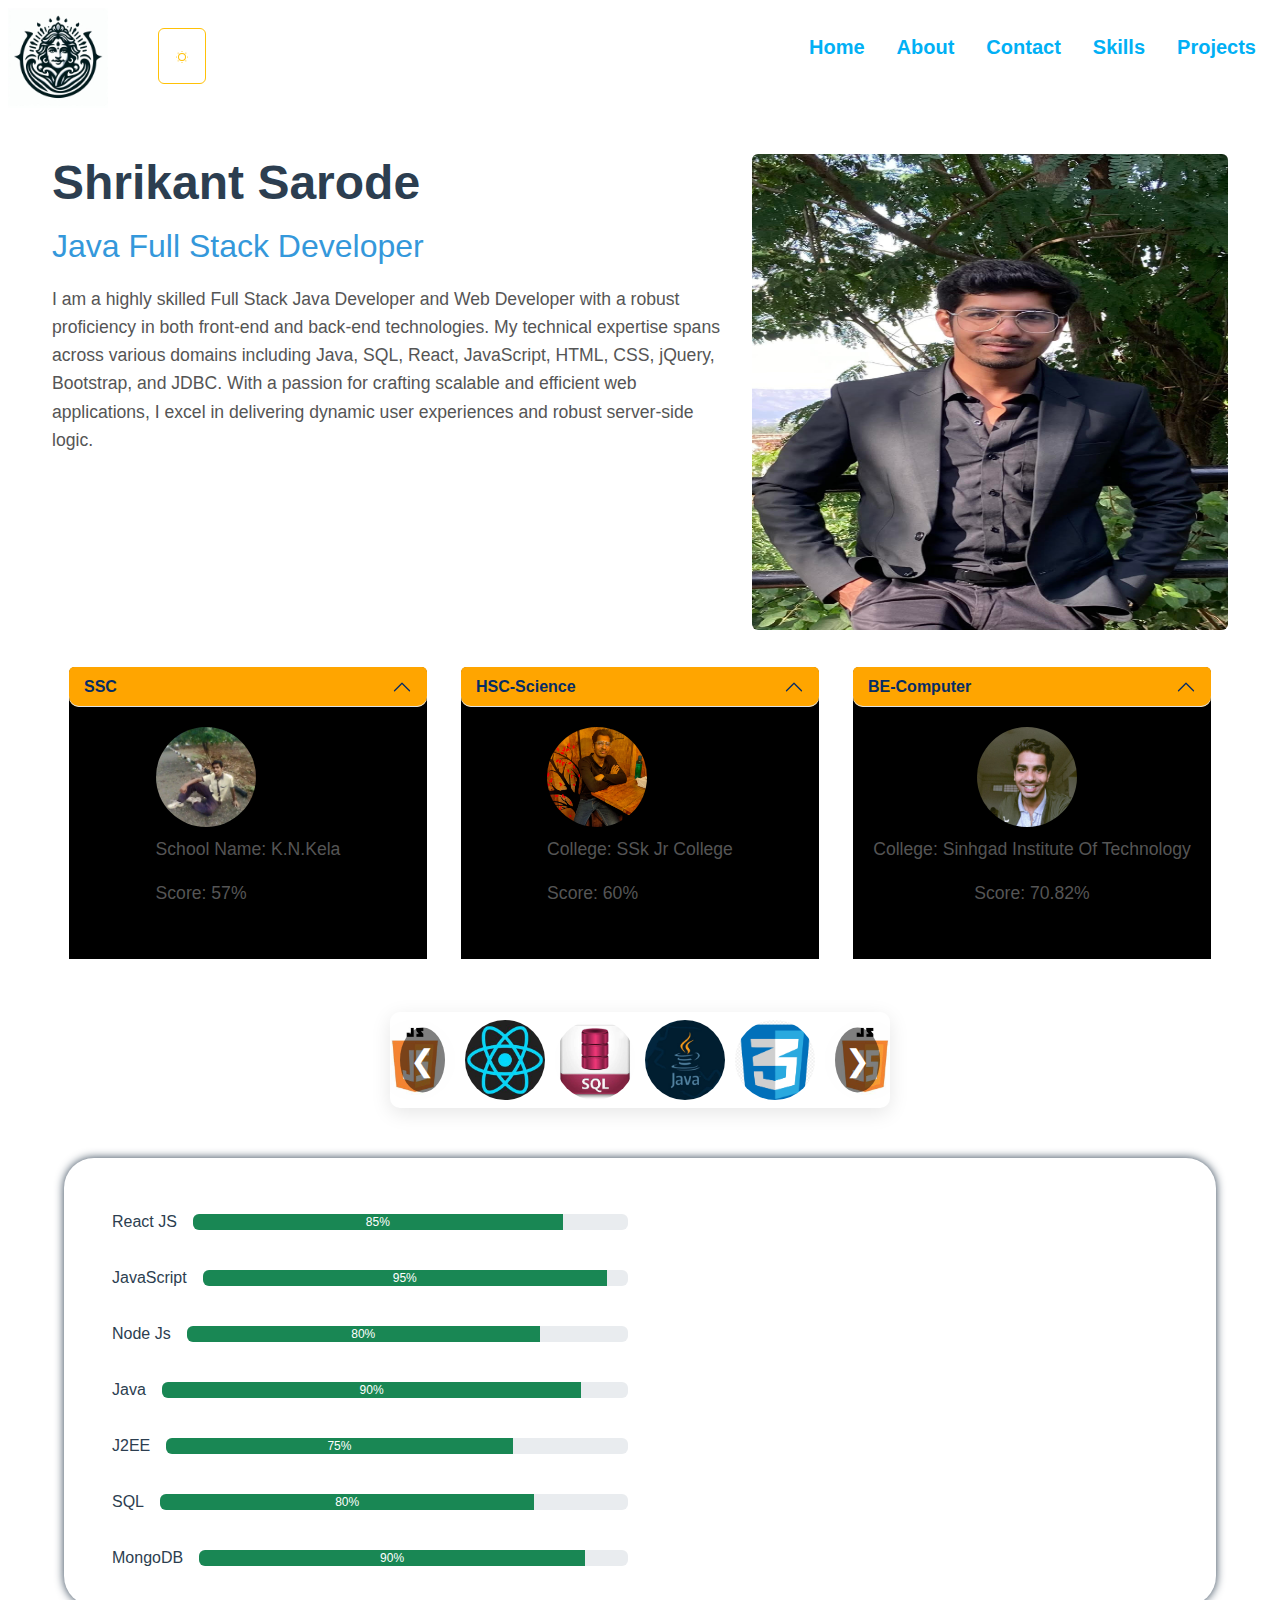
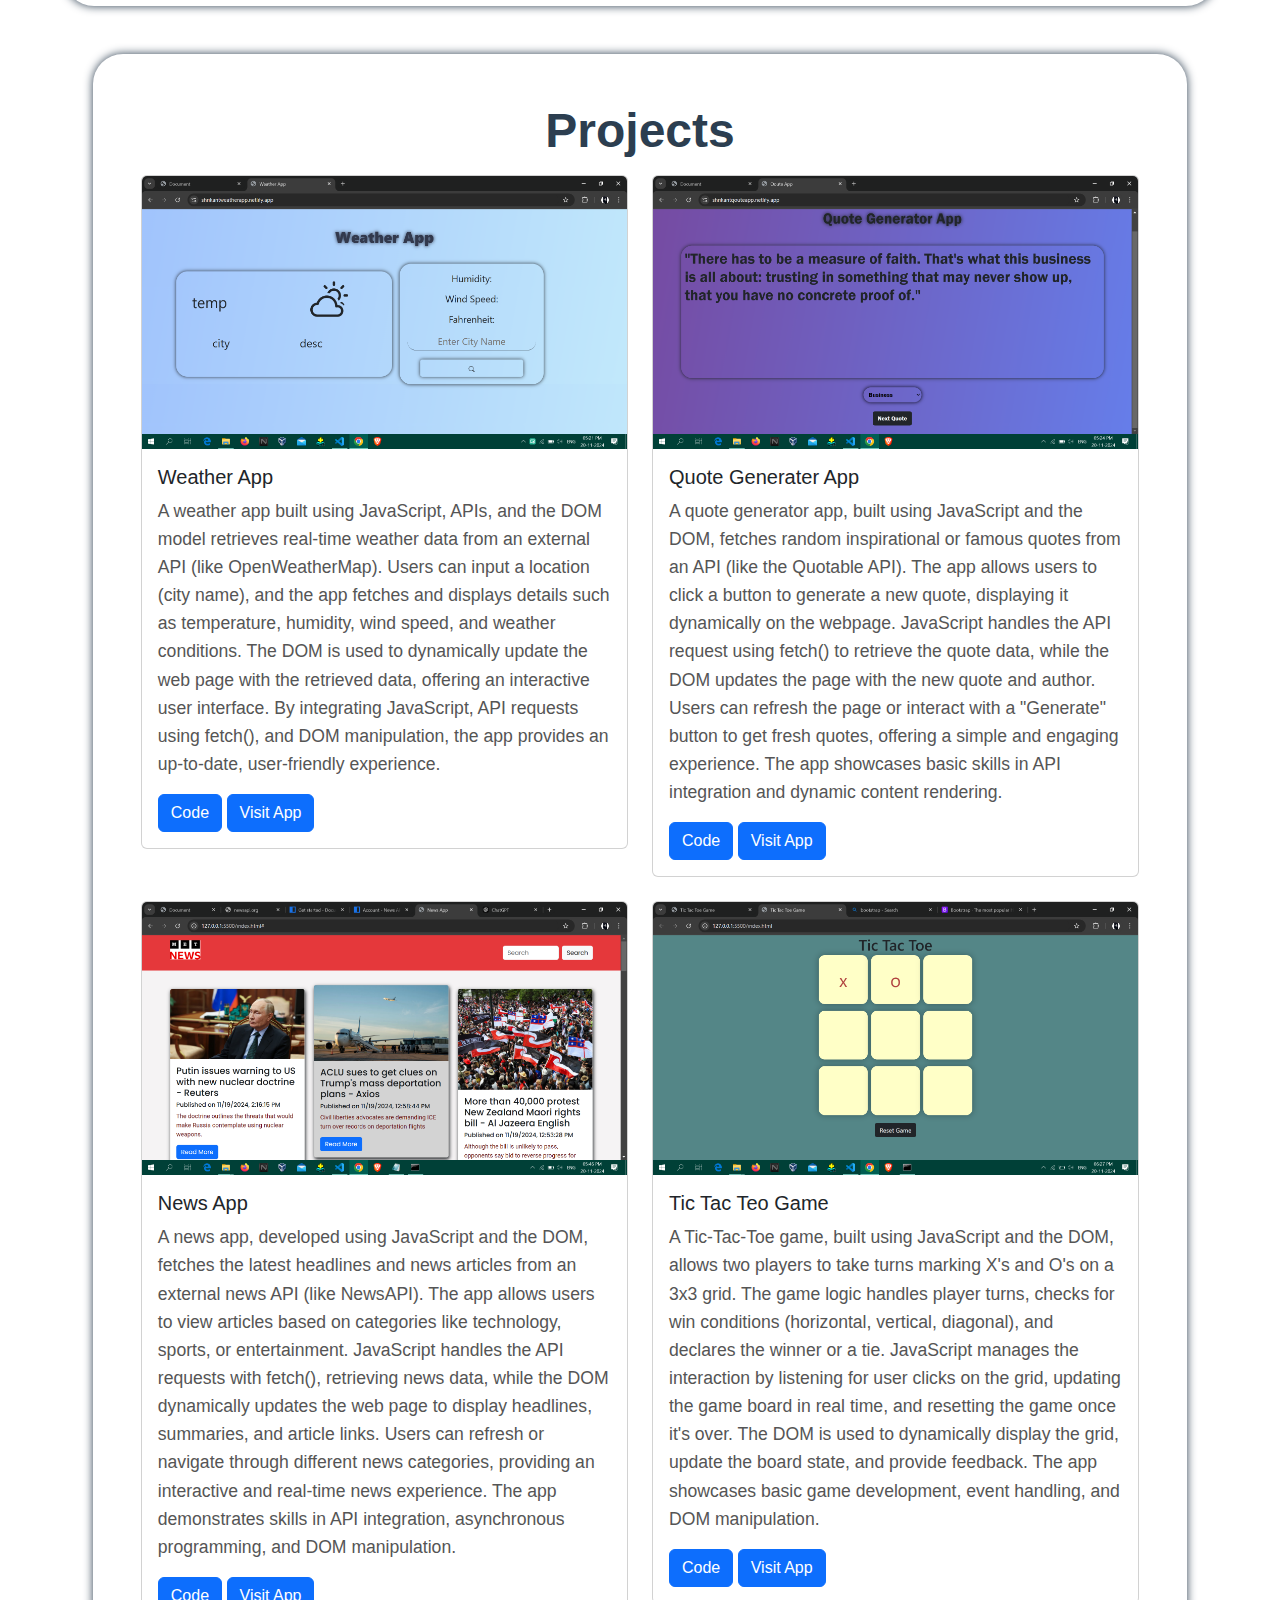
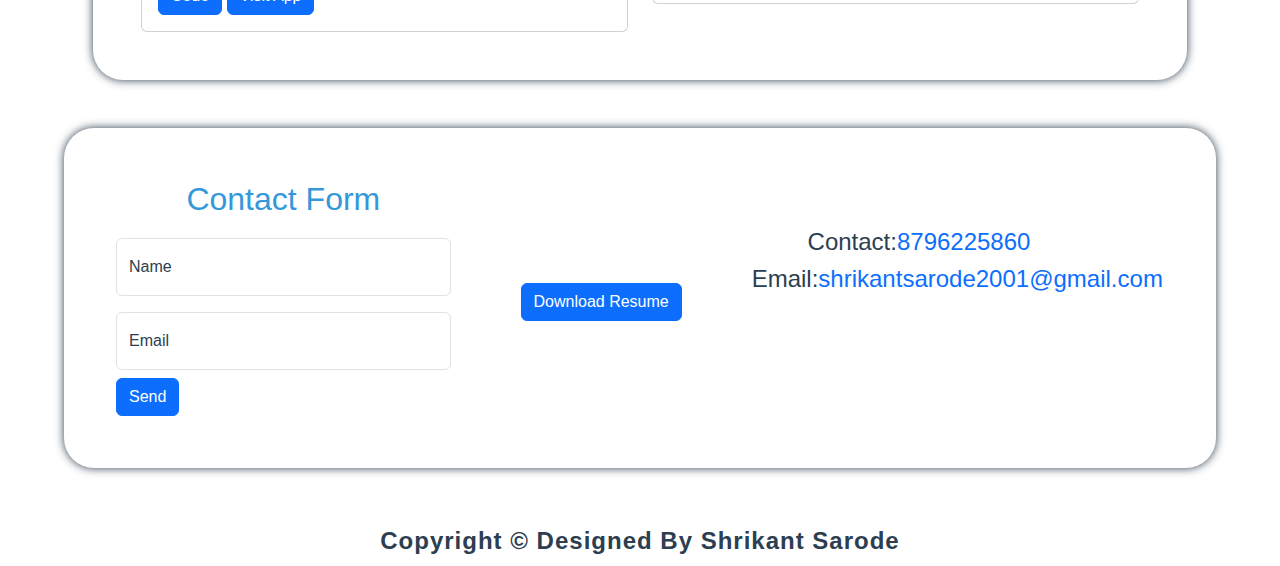
==== commit 6bf4a097: "final" ====
--- a/index.html
+++ b/index.html
@@ -65,7 +65,7 @@
             </div>
             <div class="col-5 head2">
                 <figure class="figure">
-                    <img id="dp" src="./Snapchat-1962820356.jpg" class="figure-img img-fluid rounded" alt="..." />
+                    <img id="dp" src="./mydp.jpg" class="figure-img img-fluid rounded" alt="..." />
                     <figcaption class="figure-caption text-end"></figcaption>
                 </figure>
             </div>
@@ -87,7 +87,7 @@
                     <div id="collapseOne" class="accordion-collapse collapse show" aria-labelledby="headingOne" data-bs-parent="#accordionExample1">
                         <div class="accordion-body ab d-flex justify-content-center align-items-center">
                             <figure class="figure">
-                                <img src="./Snapchat-1962820356.jpg" class="figure-img img-fluid rounded-circle small-img" alt="..." />
+                                <img src="./img/school.jpg" class="figure-img img-fluid rounded-circle small-img" alt="..." />
                                 <figcaption class="figure-caption text-start">
                                     <p>School Name: K.N.Kela</p>
                                     <p>Score: 57%</p>
@@ -111,7 +111,7 @@
                     <div id="collapseTwo" class="accordion-collapse collapse show" aria-labelledby="headingTwo" data-bs-parent="#accordionExample2">
                         <div class="accordion-body d-flex justify-content-center align-items-center">
                             <figure class="figure">
-                                <img src="./Snapchat-1962820356.jpg" class="figure-img img-fluid rounded-circle small-img" alt="..." />
+                                <img src="./img/college.jpeg" class="figure-img img-fluid rounded-circle small-img" alt="..." />
                                 <figcaption class="figure-caption text-start">
                                     <p>College: SSk Jr College</p>
                                     <p>Score: 60%</p>
@@ -135,7 +135,7 @@
                   <div id="collapseThree" class="accordion-collapse collapse show" aria-labelledby="headingThree" data-bs-parent="#accordionExample3">
                       <div class="accordion-body d-flex justify-content-center align-items-center">
                           <figure class="figure text-center">
-                              <img src="./Snapchat-1962820356.jpg" class="figure-img img-fluid rounded-circle small-img" alt="..." />
+                              <img src="./img/be.jpeg" class="figure-img img-fluid rounded-circle small-img" alt="..." />
                               <figcaption class="figure-caption text-start">
                                   <p class="text-center">College: Sinhgad Institute Of Technology</p>
                                   <p class="text-center">Score: 70.82%</p>
